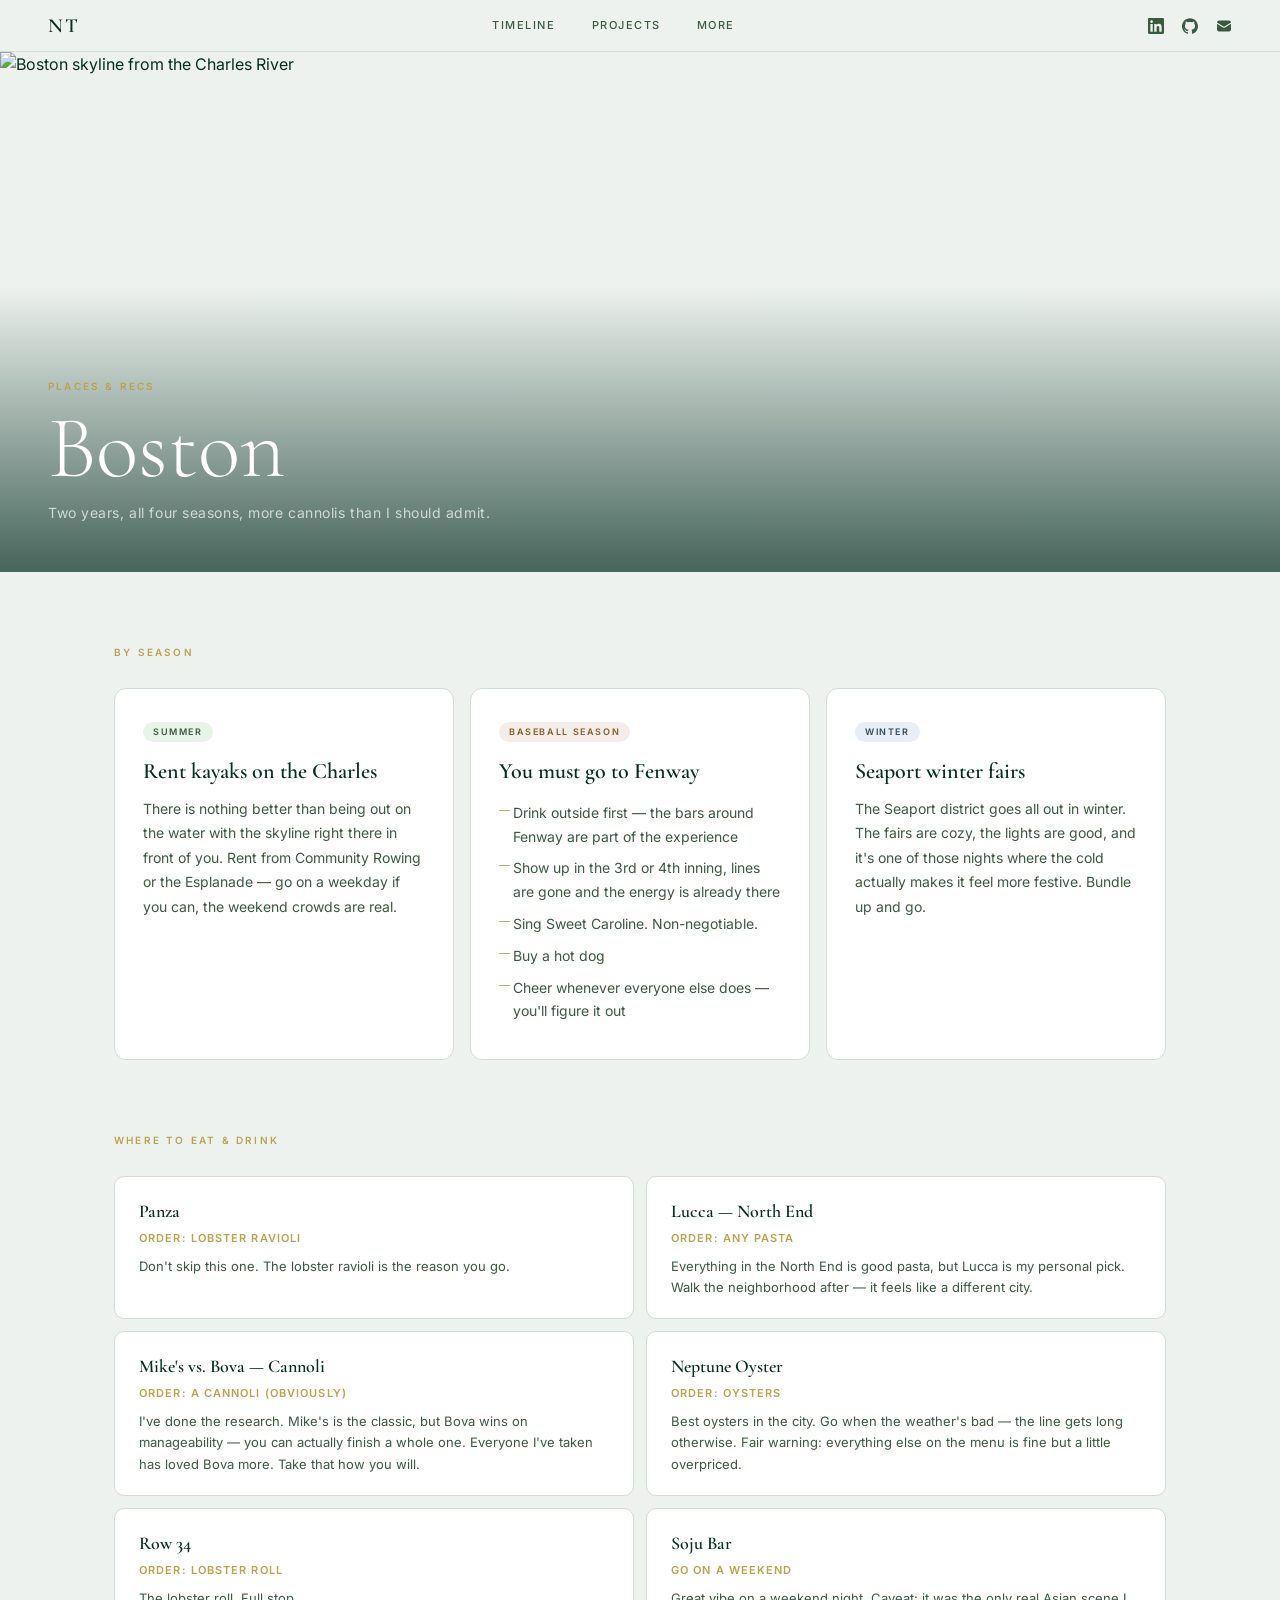
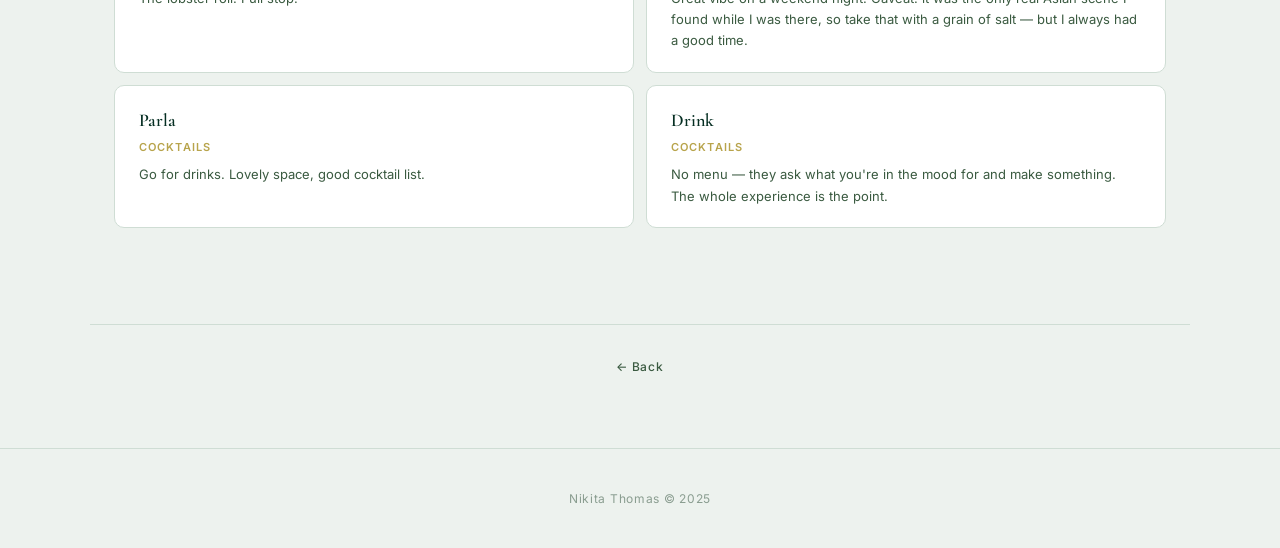
==== boston.html @ 7fcb9f69 "Add Boston places & recs page with seasonal guide and food recs" ====
<!DOCTYPE html>
<html lang="en-US">

<head>
  <meta charset="UTF-8">
  <meta name="viewport" content="width=device-width, initial-scale=1.0">
  <title>Boston — Nikita Thomas</title>
  <link rel="preconnect" href="https://fonts.googleapis.com">
  <link rel="preconnect" href="https://fonts.gstatic.com" crossorigin>
  <link href="https://fonts.googleapis.com/css2?family=Cormorant+Garamond:ital,wght@0,300;0,400;0,600;1,300;1,400&family=Inter:wght@300;400;500;600&display=swap" rel="stylesheet">
  <link rel="icon" type="image/svg+xml" href="assets/images/favicon.svg">
  <link rel="stylesheet" href="assets/css/style.css">
  <style>
    .city-hero {
      position: relative;
      height: 520px;
      overflow: hidden;
    }

    .city-hero img {
      width: 100%;
      height: 100%;
      object-fit: cover;
      object-position: center 40%;
      display: block;
    }

    .city-hero-overlay {
      position: absolute;
      inset: 0;
      background: linear-gradient(to top, rgba(5, 46, 34, 0.72) 0%, transparent 55%);
      display: flex;
      flex-direction: column;
      justify-content: flex-end;
      padding: 48px;
    }

    .city-eyebrow {
      font-size: 10px;
      font-weight: 600;
      letter-spacing: 0.22em;
      text-transform: uppercase;
      color: var(--gold);
      margin-bottom: 10px;
    }

    .city-title {
      font-family: 'Cormorant Garamond', serif;
      font-size: clamp(52px, 8vw, 88px);
      font-weight: 300;
      color: #fff;
      line-height: 1;
      margin-bottom: 10px;
    }

    .city-subtitle {
      font-size: 14px;
      color: rgba(255,255,255,0.7);
      letter-spacing: 0.04em;
    }

    .city-body {
      max-width: 1100px;
      margin: 0 auto;
      padding: 72px 24px 96px;
    }

    .city-section-label {
      font-size: 10px;
      font-weight: 600;
      letter-spacing: 0.22em;
      text-transform: uppercase;
      color: var(--gold);
      margin-bottom: 28px;
    }

    /* ── Seasons ── */
    .seasons-grid {
      display: grid;
      grid-template-columns: repeat(3, 1fr);
      gap: 16px;
      margin-bottom: 72px;
    }

    .season-card {
      background: var(--card-bg);
      border: 1px solid var(--border);
      border-radius: 12px;
      padding: 28px 28px 32px;
    }

    .season-tag {
      display: inline-block;
      font-size: 9px;
      font-weight: 600;
      letter-spacing: 0.18em;
      text-transform: uppercase;
      padding: 3px 10px;
      border-radius: 20px;
      margin-bottom: 16px;
    }

    .season-tag--summer  { background: #e8f4e8; color: #3A5A40; }
    .season-tag--fall    { background: #f4ede8; color: #8B5A2B; }
    .season-tag--winter  { background: #e8eef4; color: #2B4A6B; }

    .season-card h3 {
      font-family: 'Cormorant Garamond', serif;
      font-size: 22px;
      font-weight: 600;
      color: var(--green-deep);
      margin-bottom: 12px;
      line-height: 1.2;
    }

    .season-card p {
      font-size: 14px;
      color: var(--text-mid);
      line-height: 1.75;
    }

    .season-card ul {
      list-style: none;
      padding: 0;
      margin: 0;
    }

    .season-card ul li {
      font-size: 14px;
      color: var(--text-mid);
      line-height: 1.7;
      padding: 4px 0;
      padding-left: 14px;
      position: relative;
    }

    .season-card ul li::before {
      content: '—';
      position: absolute;
      left: 0;
      color: var(--gold);
      font-size: 11px;
    }

    /* ── Food ── */
    .food-grid {
      display: grid;
      grid-template-columns: 1fr 1fr;
      gap: 12px;
    }

    .food-item {
      background: var(--card-bg);
      border: 1px solid var(--border);
      border-radius: 10px;
      padding: 20px 24px;
    }

    .food-item-name {
      font-family: 'Cormorant Garamond', serif;
      font-size: 18px;
      font-weight: 600;
      color: var(--green-deep);
      margin-bottom: 4px;
    }

    .food-item-order {
      font-size: 11px;
      font-weight: 600;
      letter-spacing: 0.1em;
      text-transform: uppercase;
      color: var(--gold);
      margin-bottom: 8px;
    }

    .food-item-note {
      font-size: 13px;
      color: var(--text-mid);
      line-height: 1.65;
    }

    .city-divider {
      max-width: 1100px;
      margin: 0 auto;
      padding: 0 24px;
      border: none;
      border-top: 1px solid var(--border);
    }

    .city-back {
      display: block;
      width: fit-content;
      margin: 0 auto;
      padding: 32px 24px 72px;
      font-size: 12px;
      font-weight: 500;
      letter-spacing: 0.08em;
      color: var(--text-mid);
      text-decoration: none;
    }

    .city-back:hover {
      color: var(--gold);
    }

    @media (max-width: 640px) {
      .city-hero { height: 380px; }
      .city-hero-overlay { padding: 28px 24px; }
      .seasons-grid { grid-template-columns: 1fr; }
      .food-grid { grid-template-columns: 1fr; }
    }
  </style>
</head>

<body>

  <nav class="nav">
    <a href="index.html" class="nav-name">NT</a>
    <div class="nav-links">
      <a href="index.html#timeline">Timeline</a>
      <a href="index.html#projects">Projects</a>
      <a href="index.html#more">More</a>
    </div>
    <div class="nav-icons">
      <a href="https://www.linkedin.com/in/nikitamaryannthomas/" target="_blank" class="nav-icon" aria-label="LinkedIn">
        <svg viewBox="0 0 24 24" xmlns="http://www.w3.org/2000/svg"><path d="M20.447 20.452h-3.554v-5.569c0-1.328-.027-3.037-1.852-3.037-1.853 0-2.136 1.445-2.136 2.939v5.667H9.351V9h3.414v1.561h.046c.477-.9 1.637-1.85 3.37-1.85 3.601 0 4.267 2.37 4.267 5.455v6.286zM5.337 7.433c-1.144 0-2.063-.926-2.063-2.065 0-1.138.92-2.063 2.063-2.063 1.14 0 2.064.925 2.064 2.063 0 1.139-.925 2.065-2.064 2.065zm1.782 13.019H3.555V9h3.564v11.452zM22.225 0H1.771C.792 0 0 .774 0 1.729v20.542C0 23.227.792 24 1.771 24h20.451C23.2 24 24 23.227 24 22.271V1.729C24 .774 23.2 0 22.222 0h.003z"/></svg>
      </a>
      <a href="https://github.com/Nikitaaa95" target="_blank" class="nav-icon" aria-label="GitHub">
        <svg viewBox="0 0 24 24" xmlns="http://www.w3.org/2000/svg"><path d="M12 .297c-6.63 0-12 5.373-12 12 0 5.303 3.438 9.8 8.205 11.385.6.113.82-.258.82-.577 0-.285-.01-1.04-.015-2.04-3.338.724-4.042-1.61-4.042-1.61C4.422 18.07 3.633 17.7 3.633 17.7c-1.087-.744.084-.729.084-.729 1.205.084 1.838 1.236 1.838 1.236 1.07 1.835 2.809 1.305 3.495.998.108-.776.417-1.305.76-1.605-2.665-.3-5.466-1.332-5.466-5.93 0-1.31.465-2.38 1.235-3.22-.135-.303-.54-1.523.105-3.176 0 0 1.005-.322 3.3 1.23.96-.267 1.98-.399 3-.405 1.02.006 2.04.138 3 .405 2.28-1.552 3.285-1.23 3.285-1.23.645 1.653.24 2.873.12 3.176.765.84 1.23 1.91 1.23 3.22 0 4.61-2.805 5.625-5.475 5.92.42.36.81 1.096.81 2.22 0 1.606-.015 2.896-.015 3.286 0 .315.21.69.825.57C20.565 22.092 24 17.592 24 12.297c0-6.627-5.373-12-12-12"/></svg>
      </a>
      <a href="mailto:nikita_thomas@berkeley.edu" class="nav-icon" aria-label="Email">
        <svg viewBox="0 0 24 24" xmlns="http://www.w3.org/2000/svg"><path d="M1.5 8.67v8.58a3 3 0 003 3h15a3 3 0 003-3V8.67l-8.928 5.493a3 3 0 01-3.144 0L1.5 8.67z"/><path d="M22.5 6.908V6.75a3 3 0 00-3-3h-15a3 3 0 00-3 3v.158l9.714 5.978a1.5 1.5 0 001.572 0L22.5 6.908z"/></svg>
      </a>
    </div>
  </nav>

  <div class="city-hero">
    <img src="assets/images/boston-charles.jpg" alt="Boston skyline from the Charles River">
    <div class="city-hero-overlay">
      <p class="city-eyebrow">Places &amp; Recs</p>
      <h1 class="city-title">Boston</h1>
      <p class="city-subtitle">Two years, all four seasons, more cannolis than I should admit.</p>
    </div>
  </div>

  <div class="city-body">

    <p class="city-section-label">By Season</p>
    <div class="seasons-grid">

      <div class="season-card">
        <span class="season-tag season-tag--summer">Summer</span>
        <h3>Rent kayaks on the Charles</h3>
        <p>There is nothing better than being out on the water with the skyline right there in front of you. Rent from Community Rowing or the Esplanade — go on a weekday if you can, the weekend crowds are real.</p>
      </div>

      <div class="season-card">
        <span class="season-tag season-tag--fall">Baseball Season</span>
        <h3>You must go to Fenway</h3>
        <ul>
          <li>Drink outside first — the bars around Fenway are part of the experience</li>
          <li>Show up in the 3rd or 4th inning, lines are gone and the energy is already there</li>
          <li>Sing Sweet Caroline. Non-negotiable.</li>
          <li>Buy a hot dog</li>
          <li>Cheer whenever everyone else does — you'll figure it out</li>
        </ul>
      </div>

      <div class="season-card">
        <span class="season-tag season-tag--winter">Winter</span>
        <h3>Seaport winter fairs</h3>
        <p>The Seaport district goes all out in winter. The fairs are cozy, the lights are good, and it's one of those nights where the cold actually makes it feel more festive. Bundle up and go.</p>
      </div>

    </div>

    <p class="city-section-label">Where to Eat &amp; Drink</p>
    <div class="food-grid">

      <div class="food-item">
        <p class="food-item-name">Panza</p>
        <p class="food-item-order">Order: Lobster Ravioli</p>
        <p class="food-item-note">Don't skip this one. The lobster ravioli is the reason you go.</p>
      </div>

      <div class="food-item">
        <p class="food-item-name">Lucca — North End</p>
        <p class="food-item-order">Order: Any pasta</p>
        <p class="food-item-note">Everything in the North End is good pasta, but Lucca is my personal pick. Walk the neighborhood after — it feels like a different city.</p>
      </div>

      <div class="food-item">
        <p class="food-item-name">Mike's vs. Bova — Cannoli</p>
        <p class="food-item-order">Order: A cannoli (obviously)</p>
        <p class="food-item-note">I've done the research. Mike's is the classic, but Bova wins on manageability — you can actually finish a whole one. Everyone I've taken has loved Bova more. Take that how you will.</p>
      </div>

      <div class="food-item">
        <p class="food-item-name">Neptune Oyster</p>
        <p class="food-item-order">Order: Oysters</p>
        <p class="food-item-note">Best oysters in the city. Go when the weather's bad — the line gets long otherwise. Fair warning: everything else on the menu is fine but a little overpriced.</p>
      </div>

      <div class="food-item">
        <p class="food-item-name">Row 34</p>
        <p class="food-item-order">Order: Lobster Roll</p>
        <p class="food-item-note">The lobster roll. Full stop.</p>
      </div>

      <div class="food-item">
        <p class="food-item-name">Soju Bar</p>
        <p class="food-item-order">Go on a weekend</p>
        <p class="food-item-note">Great vibe on a weekend night. Caveat: it was the only real Asian scene I found while I was there, so take that with a grain of salt — but I always had a good time.</p>
      </div>

      <div class="food-item">
        <p class="food-item-name">Parla</p>
        <p class="food-item-order">Cocktails</p>
        <p class="food-item-note">Go for drinks. Lovely space, good cocktail list.</p>
      </div>

      <div class="food-item">
        <p class="food-item-name">Drink</p>
        <p class="food-item-order">Cocktails</p>
        <p class="food-item-note">No menu — they ask what you're in the mood for and make something. The whole experience is the point.</p>
      </div>

    </div>

  </div>

  <hr class="city-divider">
  <a href="index.html#more" class="city-back">← Back</a>

  <footer class="footer">
    <p>Nikita Thomas &copy; 2025</p>
  </footer>

</body>
</html>
---- assets/css/style.css ----
:root {
  --bg: #edf2ee;
  --card-bg: #ffffff;
  --green-deep: #052E22;
  --green-dark: #0B3D2E;
  --green-mid: #3A5A40;
  --gold: #B8A44C;
  --navy: #0F172A;
  --text-dark: #052E22;
  --text-mid: #3A5A40;
  --text-light: #8a9d90;
  --border: #cfddd4;
  --tag-bg: #e4ede7;
  --tag-text: #0B3D2E;
}

* {
  box-sizing: border-box;
  margin: 0;
  padding: 0;
}

html {
  scroll-behavior: smooth;
}

body {
  background-color: var(--bg);
  font-family: 'Inter', sans-serif;
  color: var(--text-dark);
  line-height: 1.6;
}

/* ── Nav ── */
.nav {
  position: sticky;
  top: 0;
  z-index: 100;
  display: flex;
  justify-content: space-between;
  align-items: center;
  padding: 0 48px;
  height: 52px;
  background: var(--bg);
  border-bottom: 1px solid var(--border);
}

.nav-name {
  font-family: 'Cormorant Garamond', serif;
  font-size: 20px;
  font-weight: 600;
  letter-spacing: 0.08em;
  color: var(--green-deep);
  text-decoration: none;
}

.nav-links {
  display: flex;
  gap: 36px;
}

.nav-links a {
  text-decoration: none;
  font-size: 11px;
  font-weight: 500;
  letter-spacing: 0.14em;
  text-transform: uppercase;
  color: var(--text-mid);
  transition: color 0.2s;
}

.nav-links a:hover {
  color: var(--gold);
}

.nav-icons {
  display: flex;
  align-items: center;
  gap: 18px;
}

.nav-icon {
  display: flex;
  align-items: center;
  color: var(--text-mid);
  transition: color 0.2s;
}

.nav-icon:hover {
  color: var(--gold);
}

.nav-icon svg {
  width: 16px;
  height: 16px;
  fill: currentColor;
}

/* ── Hero ── */
.hero {
  min-height: calc(100vh - 52px);
  display: flex;
  flex-direction: column;
  align-items: center;
  justify-content: center;
  gap: 18px;
  text-align: center;
  padding: 60px 24px;
  position: relative;
  overflow: hidden;
}

.hero-content {
  position: relative;
  z-index: 1;
  display: flex;
  flex-direction: column;
  align-items: center;
  gap: 18px;
}

.hero-name-row {
  display: flex;
  align-items: stretch;
  width: 100%;
  height: 260px;
}

.hero-first-name,
.hero-last-name {
  flex: 1;
  font-family: 'Cormorant Garamond', serif;
  font-size: 12vw;
  font-weight: 300;
  color: var(--green-deep);
  opacity: 0.1;
  user-select: none;
  white-space: nowrap;
  overflow: hidden;
  display: flex;
}

.hero-first-name {
  justify-content: flex-end;
  align-items: flex-start;
  padding-top: 16px;
  padding-right: 10px;
}

.hero-last-name {
  justify-content: flex-start;
  align-items: flex-end;
  padding-bottom: 16px;
  padding-left: 10px;
  padding-right: 5vw;
}

.hero-photo {
  width: 200px;
  height: 260px;
  border-radius: 140px;
  object-fit: cover;
  object-position: center 10%;
}

.hero-title {
  font-size: 11px;
  font-weight: 500;
  letter-spacing: 0.2em;
  text-transform: uppercase;
  color: var(--text-mid);
}

.hero-summary {
  font-size: 15px;
  color: var(--text-mid);
  max-width: 480px;
  line-height: 1.75;
  text-align: center;
}

.hero-value {
  font-size: 13px;
  font-weight: 500;
  color: var(--text-mid);
  letter-spacing: 0.04em;
  opacity: 0;
  animation: fadeUp 0.8s ease forwards;
  animation-delay: 0.4s;
}

.value-label {
  color: var(--green-mid);
}

.typewriter::after {
  content: '|';
  color: var(--gold);
  animation: blink 0.6s step-end infinite;
}

.typewriter.done::after {
  display: none;
}

@keyframes blink {
  0%, 100% { opacity: 1; }
  50% { opacity: 0; }
}

@keyframes fadeUp {
  from { opacity: 0; transform: translateY(8px); }
  to   { opacity: 1; transform: translateY(0); }
}

.scroll-down {
  margin-top: 20px;
  font-size: 18px;
  color: var(--text-light);
  text-decoration: none;
  display: inline-block;
  animation: bounce 2.4s ease-in-out infinite;
}

@keyframes bounce {
  0%, 100% { transform: translateY(0); }
  50% { transform: translateY(7px); }
}

/* ── Sections ── */
.section {
  max-width: 1100px;
  margin: 0 auto;
  padding: 88px 24px;
  border-top: 1px solid var(--border);
}

.section-label {
  font-size: 10px;
  font-weight: 600;
  letter-spacing: 0.22em;
  text-transform: uppercase;
  color: var(--gold);
  margin-bottom: 44px;
}

/* ── Standout Highlights ── */
.standout-highlights {
  display: grid;
  grid-template-columns: repeat(4, 1fr);
  gap: 12px;
  margin-bottom: 56px;
}

.standout-highlight-card {
  position: relative;
  display: flex;
  flex-direction: column;
  align-items: center;
  text-align: center;
  padding: 20px 12px 18px;
  border-radius: 12px;
  border: 1px solid var(--border);
  background: var(--card-bg);
  cursor: default;
}

.standout-icon-wrap {
  width: 48px;
  height: 48px;
  border-radius: 50%;
  display: flex;
  align-items: center;
  justify-content: center;
  background: var(--tag-bg);
  color: var(--green-mid);
  margin-bottom: 10px;
  transition: box-shadow 0.25s ease, background 0.25s ease, color 0.25s ease;
}

.standout-icon-wrap svg {
  width: 20px;
  height: 20px;
}

.standout-highlight-title {
  font-size: 11px;
  font-weight: 600;
  letter-spacing: 0.03em;
  color: var(--green-deep);
  line-height: 1.4;
}

.standout-highlight-detail {
  position: absolute;
  top: calc(100% + 10px);
  left: 50%;
  transform: translateX(-50%);
  width: 230px;
  padding: 14px 16px;
  background: var(--card-bg);
  border: 1px solid var(--gold);
  border-radius: 10px;
  box-shadow: 0 8px 24px rgba(0, 0, 0, 0.08);
  z-index: 20;
  opacity: 0;
  pointer-events: none;
  transition: opacity 0.2s ease;
}

.standout-highlight-detail p {
  font-size: 12px;
  color: var(--text-mid);
  line-height: 1.6;
  text-align: left;
}

.standout-highlight-card:hover .standout-icon-wrap {
  background: rgba(184, 164, 76, 0.12);
  color: var(--gold);
  box-shadow: 0 0 0 4px rgba(184, 164, 76, 0.15), 0 0 18px rgba(184, 164, 76, 0.25);
}

.standout-highlight-card:hover .standout-highlight-detail {
  opacity: 1;
}

/* ── Timeline ── */
.timeline {
  position: relative;
  padding-left: 28px;
  max-width: 680px;
  margin: 0 auto;
}

.timeline::before {
  content: '';
  position: absolute;
  left: 0;
  top: 0;
  bottom: 0;
  width: 1.5px;
  background: linear-gradient(to bottom, var(--green-dark), var(--green-mid), var(--navy));
}

.timeline-item {
  position: relative;
  margin-bottom: 52px;
}

.timeline-item:last-child {
  margin-bottom: 0;
}

.timeline-item::before {
  content: '';
  position: absolute;
  left: -35px;
  top: 7px;
  width: 9px;
  height: 9px;
  border-radius: 50%;
  background: var(--green-dark);
  border: 2px solid var(--bg);
  box-shadow: 0 0 0 1.5px var(--green-dark);
}

.timeline-item.current::before {
  background: var(--navy);
  box-shadow: 0 0 0 1.5px var(--navy);
}

.tl-year {
  display: block;
  font-size: 11px;
  font-weight: 500;
  letter-spacing: 0.12em;
  color: var(--text-light);
  margin-bottom: 6px;
}

.timeline-item.current .tl-year {
  color: var(--navy);
  font-weight: 600;
}

.tl-company {
  font-size: 10px;
  font-weight: 600;
  letter-spacing: 0.16em;
  text-transform: uppercase;
  color: var(--text-mid);
  margin-bottom: 5px;
}

.tl-role {
  font-family: 'Cormorant Garamond', serif;
  font-size: 24px;
  font-weight: 600;
  line-height: 1.2;
  margin-bottom: 10px;
  color: var(--green-deep);
}

.tl-desc {
  font-size: 15px;
  color: var(--text-mid);
  line-height: 1.7;
  margin-bottom: 14px;
  max-width: 540px;
}

.tl-tags {
  display: flex;
  flex-wrap: wrap;
  gap: 6px;
}

.tag {
  background: var(--tag-bg);
  color: var(--tag-text);
  font-size: 10px;
  font-weight: 500;
  letter-spacing: 0.06em;
  padding: 3px 10px;
  border-radius: 20px;
}

.tag--accent {
  background: var(--navy);
  color: var(--gold);
}

/* ── Connect ── */
.connect-grid {
  display: grid;
  grid-template-columns: repeat(3, 1fr);
  gap: 16px;
}

.connect-card {
  display: flex;
  flex-direction: column;
  gap: 3px;
  padding: 28px 32px;
  background: var(--card-bg);
  border: 1px solid var(--border);
  border-radius: 12px;
  text-decoration: none;
  color: var(--text-dark);
  transition: border-color 0.2s, transform 0.2s;
}

.connect-card:hover {
  border-color: var(--gold);
  transform: translateY(-2px);
}

.connect-icon {
  display: block;
  width: 28px;
  height: 28px;
  margin-bottom: 12px;
  color: var(--green-mid);
}

.connect-icon svg {
  width: 100%;
  height: 100%;
  fill: currentColor;
}

.connect-name {
  font-size: 15px;
  font-weight: 600;
  color: var(--green-deep);
}

.connect-handle {
  font-size: 13px;
  color: var(--text-mid);
}

/* ── Projects ── */
.projects-grid {
  display: flex;
  gap: 16px;
  overflow-x: auto;
  scroll-snap-type: x mandatory;
  -webkit-overflow-scrolling: touch;
  padding-bottom: 12px;
}

.projects-grid::-webkit-scrollbar {
  height: 4px;
}

.projects-grid::-webkit-scrollbar-track {
  background: var(--border);
  border-radius: 2px;
}

.projects-grid::-webkit-scrollbar-thumb {
  background: var(--green-mid);
  border-radius: 2px;
}

.project-card {
  flex: 0 0 46%;
  scroll-snap-align: start;
  text-decoration: none;
  color: var(--text-dark);
  border-radius: 12px;
  overflow: hidden;
  background: var(--card-bg);
  border: 1px solid var(--border);
  transition: transform 0.2s, border-color 0.2s;
}

.project-card:hover {
  transform: translateY(-2px);
  border-color: var(--gold);
}

.project-card img {
  width: 100%;
  height: 200px;
  object-fit: cover;
  object-position: center;
  display: block;
}

.project-card img[alt="Anna — A Personal Recipe Manager"] {
  object-fit: contain;
  background: #faf5f2;
  padding: 24px;
}

.project-info {
  padding: 24px 32px 32px;
}

.project-info h3 {
  font-family: 'Cormorant Garamond', serif;
  font-size: 20px;
  font-weight: 600;
  margin-bottom: 5px;
  color: var(--green-deep);
}

.project-info p {
  font-size: 13px;
  color: var(--text-mid);
  line-height: 1.55;
  margin-bottom: 16px;
}

.project-link {
  font-size: 12px;
  font-weight: 500;
  letter-spacing: 0.06em;
  color: var(--gold);
}

/* ── Bento ── */
.bento-grid {
  display: grid;
  grid-template-columns: 1fr 1fr;
  gap: 16px;
}

.bento-card {
  padding: 32px;
  border-radius: 12px;
  border: 1px solid var(--border);
  background: var(--card-bg);
  min-height: 180px;
}

.bento-card h3 {
  font-family: 'Cormorant Garamond', serif;
  font-size: 22px;
  font-weight: 600;
  margin-bottom: 8px;
  color: var(--green-deep);
}

.bento-card p {
  font-size: 13px;
  color: var(--text-light);
}

.bento-card--books {
  text-decoration: none;
  color: var(--text-dark);
  background: #fefcf3;
  transition: border-color 0.2s, transform 0.2s;
  display: flex;
  flex-direction: column;
}

.bento-card--books:hover {
  border-color: var(--gold);
  transform: translateY(-2px);
}

.bento-spines {
  display: flex;
  gap: 4px;
  align-items: flex-end;
  margin-bottom: 20px;
}

.spine {
  width: 10px;
  border-radius: 2px 2px 0 0;
  opacity: 0.85;
}

.spine:nth-child(1)  { height: 44px; }
.spine:nth-child(2)  { height: 52px; }
.spine:nth-child(3)  { height: 38px; }
.spine:nth-child(4)  { height: 56px; }
.spine:nth-child(5)  { height: 48px; }
.spine:nth-child(6)  { height: 60px; }
.spine:nth-child(7)  { height: 42px; }
.spine:nth-child(8)  { height: 50px; }
.spine:nth-child(9)  { height: 36px; }
.spine:nth-child(10) { height: 54px; }

.bento-link {
  margin-top: auto;
  padding-top: 16px;
  font-size: 12px;
  font-weight: 500;
  letter-spacing: 0.06em;
  color: var(--gold);
}

.bento-card--places {
  background: #f4f7f9;
  text-decoration: none;
  color: var(--text-dark);
  display: flex;
  flex-direction: column;
  transition: border-color 0.2s, transform 0.2s;
}

.bento-card--places:hover {
  border-color: var(--gold);
  transform: translateY(-2px);
}

.bento-city-text {
  display: flex;
  align-items: baseline;
  margin-bottom: 20px;
  line-height: 1;
}

.city-initial {
  font-family: 'Cormorant Garamond', serif;
  font-weight: 600;
  color: var(--green-deep);
}

.city-initial:nth-child(1) {
  font-size: 52px;
  opacity: 0.15;
  margin-right: -10px;
  z-index: 1;
}

.city-initial:nth-child(2) {
  font-size: 62px;
  opacity: 0.22;
  margin-right: -14px;
  z-index: 2;
}

.city-initial:nth-child(3) {
  font-size: 56px;
  opacity: 0.32;
  z-index: 3;
}

/* ── Footer ── */
.footer {
  text-align: center;
  padding: 40px 24px;
  border-top: 1px solid var(--border);
  font-size: 12px;
  letter-spacing: 0.06em;
  color: var(--text-light);
}

/* ── Responsive ── */
@media screen and (max-width: 640px) {
  .nav {
    padding: 0 20px;
  }

  .nav-links {
    gap: 20px;
  }

  .hero-name {
    font-size: 46px;
  }

  .hero-photo {
    width: 160px;
    height: 210px;
  }

  .connect-grid,
  .projects-grid,
  .bento-grid {
    grid-template-columns: 1fr;
  }

  .timeline {
    padding-left: 20px;
  }

  .timeline-item::before {
    left: -27px;
  }

  .standout-highlights {
    grid-template-columns: repeat(2, 1fr);
  }

  .standout-highlight-detail {
    position: static;
    transform: none;
    width: 100%;
    opacity: 1;
    pointer-events: auto;
    border: none;
    box-shadow: none;
    padding: 8px 0 0;
    background: transparent;
  }

  .standout-highlight-card {
    align-items: flex-start;
    text-align: left;
  }
}
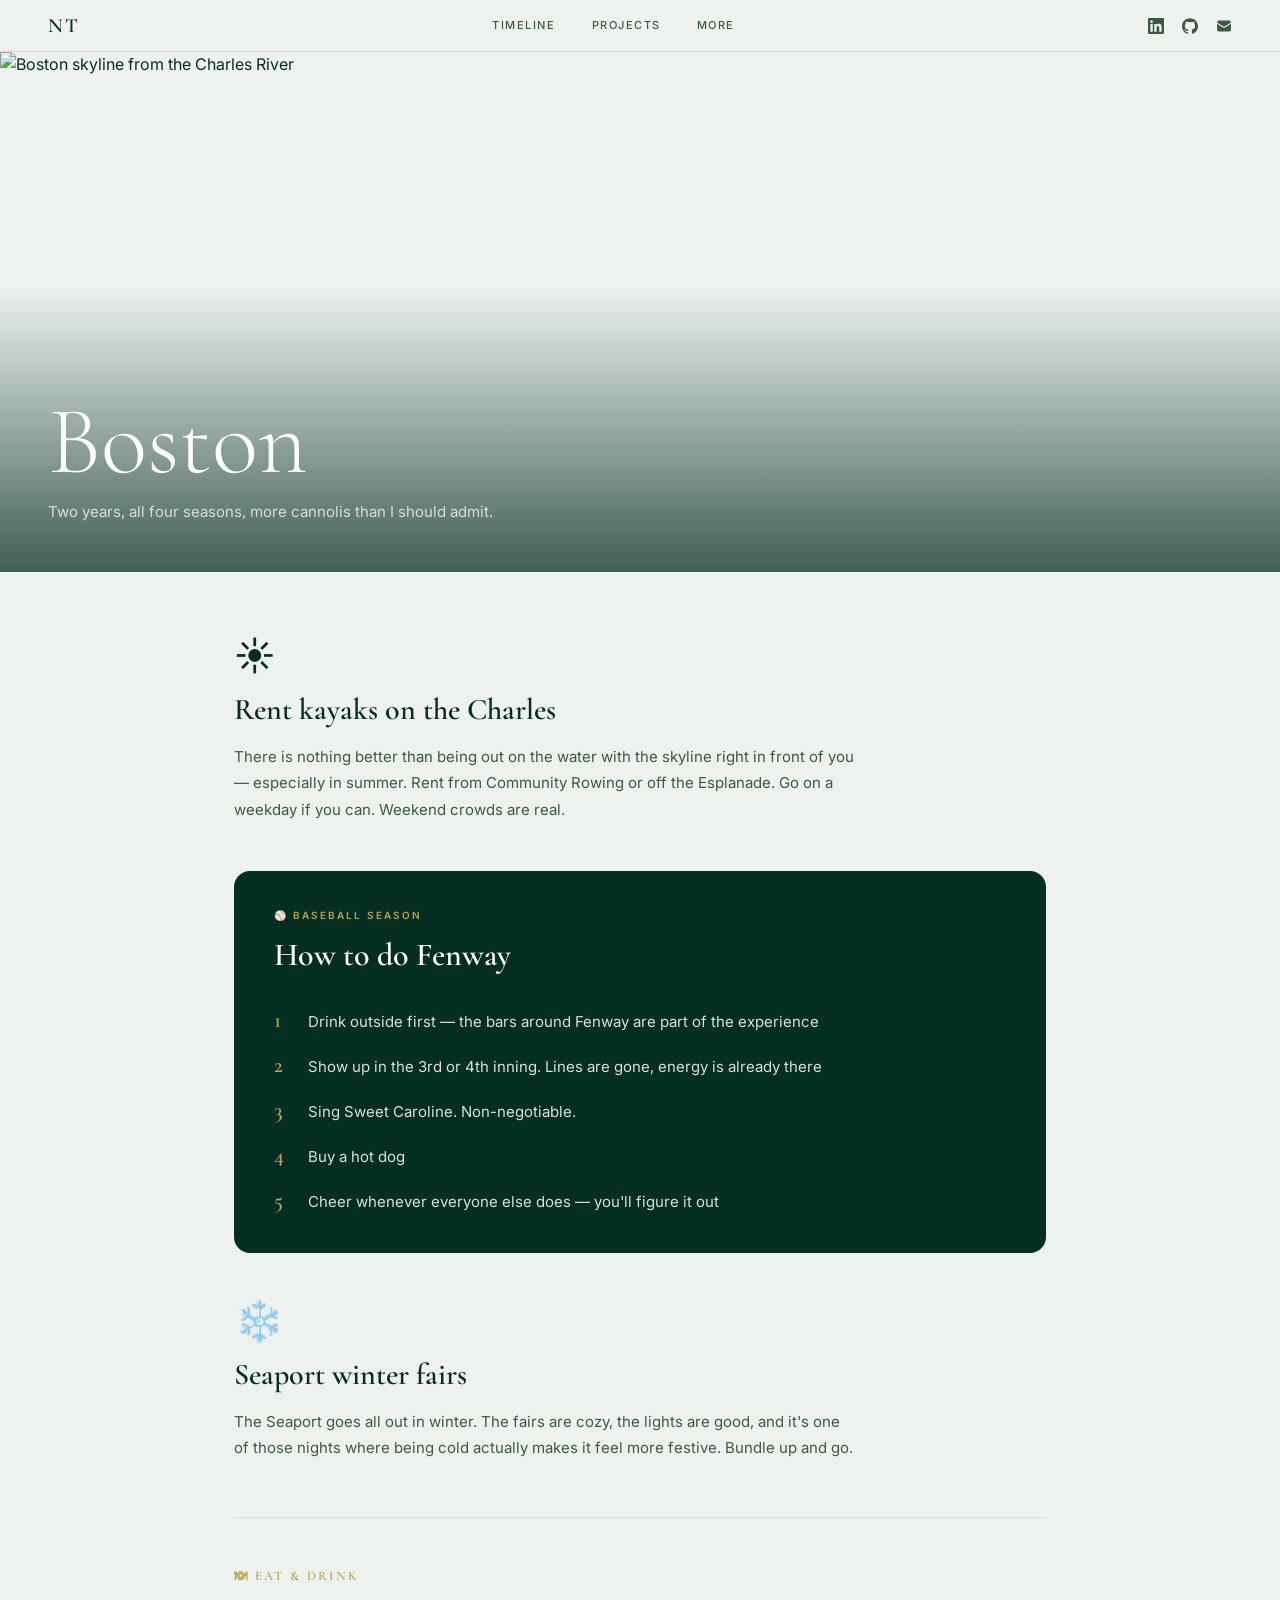
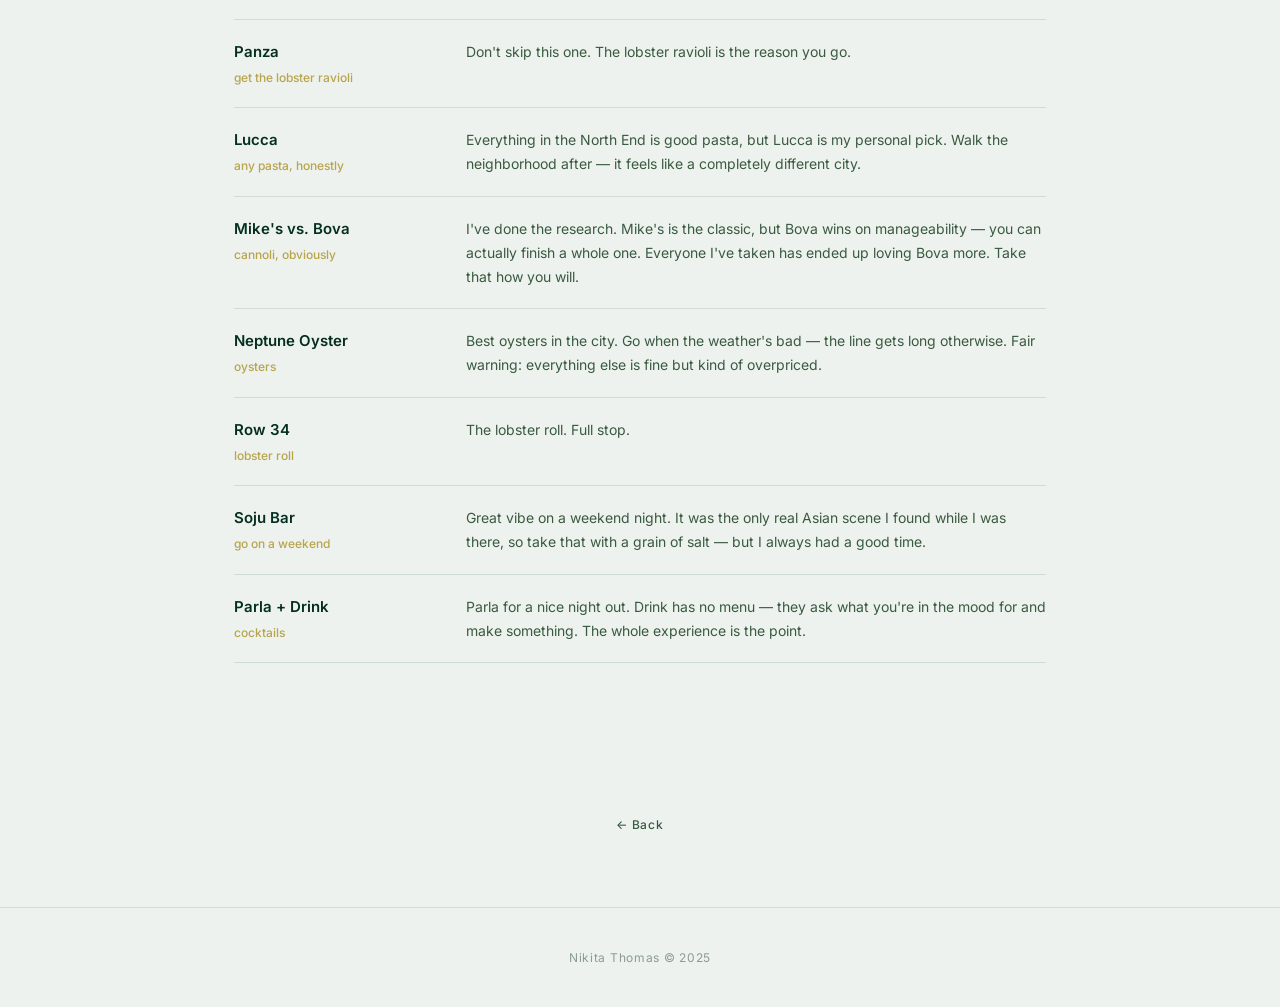
==== commit 740f03fb: "Redesign Boston page: playful layout with Fenway card, emoji sections, casual food list" ====
--- a/boston.html
+++ b/boston.html
@@ -11,6 +11,8 @@
   <link rel="icon" type="image/svg+xml" href="assets/images/favicon.svg">
   <link rel="stylesheet" href="assets/css/style.css">
   <style>
+
+    /* ── Hero ── */
     .city-hero {
       position: relative;
       height: 520px;
@@ -28,25 +30,16 @@
     .city-hero-overlay {
       position: absolute;
       inset: 0;
-      background: linear-gradient(to top, rgba(5, 46, 34, 0.72) 0%, transparent 55%);
+      background: linear-gradient(to top, rgba(5, 46, 34, 0.75) 0%, transparent 55%);
       display: flex;
       flex-direction: column;
       justify-content: flex-end;
       padding: 48px;
     }
 
-    .city-eyebrow {
-      font-size: 10px;
-      font-weight: 600;
-      letter-spacing: 0.22em;
-      text-transform: uppercase;
-      color: var(--gold);
-      margin-bottom: 10px;
-    }
-
     .city-title {
       font-family: 'Cormorant Garamond', serif;
-      font-size: clamp(52px, 8vw, 88px);
+      font-size: clamp(56px, 9vw, 96px);
       font-weight: 300;
       color: #fff;
       line-height: 1;
@@ -54,144 +47,162 @@
     }
 
     .city-subtitle {
-      font-size: 14px;
-      color: rgba(255,255,255,0.7);
-      letter-spacing: 0.04em;
-    }
-
+      font-size: 15px;
+      color: rgba(255,255,255,0.75);
+    }
+
+    /* ── Body ── */
     .city-body {
-      max-width: 1100px;
+      max-width: 860px;
       margin: 0 auto;
-      padding: 72px 24px 96px;
-    }
-
-    .city-section-label {
+      padding: 64px 24px 96px;
+    }
+
+    /* ── Season blocks ── */
+    .season-block {
+      margin-bottom: 48px;
+    }
+
+    .season-emoji {
+      font-size: 40px;
+      line-height: 1;
+      margin-bottom: 10px;
+      display: block;
+    }
+
+    .season-heading {
+      font-family: 'Cormorant Garamond', serif;
+      font-size: 30px;
+      font-weight: 600;
+      color: var(--green-deep);
+      margin-bottom: 10px;
+    }
+
+    .season-block p {
+      font-size: 15px;
+      color: var(--text-mid);
+      line-height: 1.75;
+      max-width: 620px;
+    }
+
+    /* ── Fenway card ── */
+    .fenway-card {
+      background: var(--green-deep);
+      border-radius: 16px;
+      padding: 36px 40px;
+      margin: 48px 0;
+    }
+
+    .fenway-label {
       font-size: 10px;
       font-weight: 600;
-      letter-spacing: 0.22em;
+      letter-spacing: 0.2em;
       text-transform: uppercase;
       color: var(--gold);
-      margin-bottom: 28px;
-    }
-
-    /* ── Seasons ── */
-    .seasons-grid {
-      display: grid;
-      grid-template-columns: repeat(3, 1fr);
-      gap: 16px;
-      margin-bottom: 72px;
-    }
-
-    .season-card {
-      background: var(--card-bg);
-      border: 1px solid var(--border);
-      border-radius: 12px;
-      padding: 28px 28px 32px;
-    }
-
-    .season-tag {
-      display: inline-block;
-      font-size: 9px;
-      font-weight: 600;
-      letter-spacing: 0.18em;
-      text-transform: uppercase;
-      padding: 3px 10px;
-      border-radius: 20px;
-      margin-bottom: 16px;
-    }
-
-    .season-tag--summer  { background: #e8f4e8; color: #3A5A40; }
-    .season-tag--fall    { background: #f4ede8; color: #8B5A2B; }
-    .season-tag--winter  { background: #e8eef4; color: #2B4A6B; }
-
-    .season-card h3 {
-      font-family: 'Cormorant Garamond', serif;
-      font-size: 22px;
-      font-weight: 600;
-      color: var(--green-deep);
-      margin-bottom: 12px;
-      line-height: 1.2;
-    }
-
-    .season-card p {
-      font-size: 14px;
-      color: var(--text-mid);
-      line-height: 1.75;
-    }
-
-    .season-card ul {
+      margin-bottom: 6px;
+    }
+
+    .fenway-title {
+      font-family: 'Cormorant Garamond', serif;
+      font-size: 32px;
+      font-weight: 600;
+      color: #fff;
+      margin-bottom: 24px;
+    }
+
+    .fenway-steps {
       list-style: none;
       padding: 0;
       margin: 0;
-    }
-
-    .season-card ul li {
+      display: flex;
+      flex-direction: column;
+      gap: 12px;
+    }
+
+    .fenway-steps li {
+      display: flex;
+      align-items: baseline;
+      gap: 14px;
+      font-size: 15px;
+      color: rgba(255,255,255,0.85);
+      line-height: 1.5;
+    }
+
+    .fenway-steps li .step-num {
+      font-family: 'Cormorant Garamond', serif;
+      font-size: 22px;
+      font-weight: 600;
+      color: var(--gold);
+      flex-shrink: 0;
+      width: 20px;
+    }
+
+    /* ── Divider ── */
+    .section-divider {
+      border: none;
+      border-top: 1px solid var(--border);
+      margin: 56px 0 48px;
+    }
+
+    .section-heading {
+      font-family: 'Cormorant Garamond', serif;
+      font-size: 13px;
+      font-weight: 600;
+      letter-spacing: 0.18em;
+      text-transform: uppercase;
+      color: var(--gold);
+      margin-bottom: 32px;
+    }
+
+    /* ── Food list ── */
+    .food-list {
+      display: flex;
+      flex-direction: column;
+      gap: 0;
+    }
+
+    .food-entry {
+      display: grid;
+      grid-template-columns: 200px 1fr;
+      gap: 16px 32px;
+      padding: 20px 0;
+      border-bottom: 1px solid var(--border);
+      align-items: start;
+    }
+
+    .food-entry:first-child {
+      border-top: 1px solid var(--border);
+    }
+
+    .food-left {
+      display: flex;
+      flex-direction: column;
+      gap: 4px;
+    }
+
+    .food-name {
+      font-size: 15px;
+      font-weight: 600;
+      color: var(--green-deep);
+    }
+
+    .food-order {
+      font-size: 12px;
+      color: var(--gold);
+      font-weight: 500;
+    }
+
+    .food-note {
       font-size: 14px;
       color: var(--text-mid);
       line-height: 1.7;
-      padding: 4px 0;
-      padding-left: 14px;
-      position: relative;
-    }
-
-    .season-card ul li::before {
-      content: '—';
-      position: absolute;
-      left: 0;
-      color: var(--gold);
-      font-size: 11px;
-    }
-
-    /* ── Food ── */
-    .food-grid {
-      display: grid;
-      grid-template-columns: 1fr 1fr;
-      gap: 12px;
-    }
-
-    .food-item {
-      background: var(--card-bg);
-      border: 1px solid var(--border);
-      border-radius: 10px;
-      padding: 20px 24px;
-    }
-
-    .food-item-name {
-      font-family: 'Cormorant Garamond', serif;
-      font-size: 18px;
-      font-weight: 600;
-      color: var(--green-deep);
-      margin-bottom: 4px;
-    }
-
-    .food-item-order {
-      font-size: 11px;
-      font-weight: 600;
-      letter-spacing: 0.1em;
-      text-transform: uppercase;
-      color: var(--gold);
-      margin-bottom: 8px;
-    }
-
-    .food-item-note {
-      font-size: 13px;
-      color: var(--text-mid);
-      line-height: 1.65;
-    }
-
-    .city-divider {
-      max-width: 1100px;
-      margin: 0 auto;
-      padding: 0 24px;
-      border: none;
-      border-top: 1px solid var(--border);
-    }
-
+    }
+
+    /* ── Back ── */
     .city-back {
       display: block;
       width: fit-content;
-      margin: 0 auto;
-      padding: 32px 24px 72px;
+      margin: 56px auto 72px;
       font-size: 12px;
       font-weight: 500;
       letter-spacing: 0.08em;
@@ -199,15 +210,13 @@
       text-decoration: none;
     }
 
-    .city-back:hover {
-      color: var(--gold);
-    }
+    .city-back:hover { color: var(--gold); }
 
     @media (max-width: 640px) {
-      .city-hero { height: 380px; }
-      .city-hero-overlay { padding: 28px 24px; }
-      .seasons-grid { grid-template-columns: 1fr; }
-      .food-grid { grid-template-columns: 1fr; }
+      .city-hero { height: 360px; }
+      .city-hero-overlay { padding: 28px 20px; }
+      .fenway-card { padding: 28px 24px; }
+      .food-entry { grid-template-columns: 1fr; gap: 6px; }
     }
   </style>
 </head>
@@ -237,7 +246,6 @@
   <div class="city-hero">
     <img src="assets/images/boston-charles.jpg" alt="Boston skyline from the Charles River">
     <div class="city-hero-overlay">
-      <p class="city-eyebrow">Places &amp; Recs</p>
       <h1 class="city-title">Boston</h1>
       <p class="city-subtitle">Two years, all four seasons, more cannolis than I should admit.</p>
     </div>
@@ -245,91 +253,98 @@
 
   <div class="city-body">
 
-    <p class="city-section-label">By Season</p>
-    <div class="seasons-grid">
-
-      <div class="season-card">
-        <span class="season-tag season-tag--summer">Summer</span>
-        <h3>Rent kayaks on the Charles</h3>
-        <p>There is nothing better than being out on the water with the skyline right there in front of you. Rent from Community Rowing or the Esplanade — go on a weekday if you can, the weekend crowds are real.</p>
-      </div>
-
-      <div class="season-card">
-        <span class="season-tag season-tag--fall">Baseball Season</span>
-        <h3>You must go to Fenway</h3>
-        <ul>
-          <li>Drink outside first — the bars around Fenway are part of the experience</li>
-          <li>Show up in the 3rd or 4th inning, lines are gone and the energy is already there</li>
-          <li>Sing Sweet Caroline. Non-negotiable.</li>
-          <li>Buy a hot dog</li>
-          <li>Cheer whenever everyone else does — you'll figure it out</li>
-        </ul>
-      </div>
-
-      <div class="season-card">
-        <span class="season-tag season-tag--winter">Winter</span>
-        <h3>Seaport winter fairs</h3>
-        <p>The Seaport district goes all out in winter. The fairs are cozy, the lights are good, and it's one of those nights where the cold actually makes it feel more festive. Bundle up and go.</p>
-      </div>
-
-    </div>
-
-    <p class="city-section-label">Where to Eat &amp; Drink</p>
-    <div class="food-grid">
-
-      <div class="food-item">
-        <p class="food-item-name">Panza</p>
-        <p class="food-item-order">Order: Lobster Ravioli</p>
-        <p class="food-item-note">Don't skip this one. The lobster ravioli is the reason you go.</p>
-      </div>
-
-      <div class="food-item">
-        <p class="food-item-name">Lucca — North End</p>
-        <p class="food-item-order">Order: Any pasta</p>
-        <p class="food-item-note">Everything in the North End is good pasta, but Lucca is my personal pick. Walk the neighborhood after — it feels like a different city.</p>
-      </div>
-
-      <div class="food-item">
-        <p class="food-item-name">Mike's vs. Bova — Cannoli</p>
-        <p class="food-item-order">Order: A cannoli (obviously)</p>
-        <p class="food-item-note">I've done the research. Mike's is the classic, but Bova wins on manageability — you can actually finish a whole one. Everyone I've taken has loved Bova more. Take that how you will.</p>
-      </div>
-
-      <div class="food-item">
-        <p class="food-item-name">Neptune Oyster</p>
-        <p class="food-item-order">Order: Oysters</p>
-        <p class="food-item-note">Best oysters in the city. Go when the weather's bad — the line gets long otherwise. Fair warning: everything else on the menu is fine but a little overpriced.</p>
-      </div>
-
-      <div class="food-item">
-        <p class="food-item-name">Row 34</p>
-        <p class="food-item-order">Order: Lobster Roll</p>
-        <p class="food-item-note">The lobster roll. Full stop.</p>
-      </div>
-
-      <div class="food-item">
-        <p class="food-item-name">Soju Bar</p>
-        <p class="food-item-order">Go on a weekend</p>
-        <p class="food-item-note">Great vibe on a weekend night. Caveat: it was the only real Asian scene I found while I was there, so take that with a grain of salt — but I always had a good time.</p>
-      </div>
-
-      <div class="food-item">
-        <p class="food-item-name">Parla</p>
-        <p class="food-item-order">Cocktails</p>
-        <p class="food-item-note">Go for drinks. Lovely space, good cocktail list.</p>
-      </div>
-
-      <div class="food-item">
-        <p class="food-item-name">Drink</p>
-        <p class="food-item-order">Cocktails</p>
-        <p class="food-item-note">No menu — they ask what you're in the mood for and make something. The whole experience is the point.</p>
+    <!-- Summer -->
+    <div class="season-block">
+      <span class="season-emoji">☀️</span>
+      <h2 class="season-heading">Rent kayaks on the Charles</h2>
+      <p>There is nothing better than being out on the water with the skyline right in front of you — especially in summer. Rent from Community Rowing or off the Esplanade. Go on a weekday if you can. Weekend crowds are real.</p>
+    </div>
+
+    <!-- Fenway -->
+    <div class="fenway-card">
+      <p class="fenway-label">⚾ Baseball Season</p>
+      <h2 class="fenway-title">How to do Fenway</h2>
+      <ol class="fenway-steps">
+        <li><span class="step-num">1</span> Drink outside first — the bars around Fenway are part of the experience</li>
+        <li><span class="step-num">2</span> Show up in the 3rd or 4th inning. Lines are gone, energy is already there</li>
+        <li><span class="step-num">3</span> Sing Sweet Caroline. Non-negotiable.</li>
+        <li><span class="step-num">4</span> Buy a hot dog</li>
+        <li><span class="step-num">5</span> Cheer whenever everyone else does — you'll figure it out</li>
+      </ol>
+    </div>
+
+    <!-- Winter -->
+    <div class="season-block">
+      <span class="season-emoji">❄️</span>
+      <h2 class="season-heading">Seaport winter fairs</h2>
+      <p>The Seaport goes all out in winter. The fairs are cozy, the lights are good, and it's one of those nights where being cold actually makes it feel more festive. Bundle up and go.</p>
+    </div>
+
+    <hr class="section-divider">
+    <p class="section-heading">🍽 Eat & Drink</p>
+
+    <div class="food-list">
+
+      <div class="food-entry">
+        <div class="food-left">
+          <span class="food-name">Panza</span>
+          <span class="food-order">get the lobster ravioli</span>
+        </div>
+        <p class="food-note">Don't skip this one. The lobster ravioli is the reason you go.</p>
+      </div>
+
+      <div class="food-entry">
+        <div class="food-left">
+          <span class="food-name">Lucca</span>
+          <span class="food-order">any pasta, honestly</span>
+        </div>
+        <p class="food-note">Everything in the North End is good pasta, but Lucca is my personal pick. Walk the neighborhood after — it feels like a completely different city.</p>
+      </div>
+
+      <div class="food-entry">
+        <div class="food-left">
+          <span class="food-name">Mike's vs. Bova</span>
+          <span class="food-order">cannoli, obviously</span>
+        </div>
+        <p class="food-note">I've done the research. Mike's is the classic, but Bova wins on manageability — you can actually finish a whole one. Everyone I've taken has ended up loving Bova more. Take that how you will.</p>
+      </div>
+
+      <div class="food-entry">
+        <div class="food-left">
+          <span class="food-name">Neptune Oyster</span>
+          <span class="food-order">oysters</span>
+        </div>
+        <p class="food-note">Best oysters in the city. Go when the weather's bad — the line gets long otherwise. Fair warning: everything else is fine but kind of overpriced.</p>
+      </div>
+
+      <div class="food-entry">
+        <div class="food-left">
+          <span class="food-name">Row 34</span>
+          <span class="food-order">lobster roll</span>
+        </div>
+        <p class="food-note">The lobster roll. Full stop.</p>
+      </div>
+
+      <div class="food-entry">
+        <div class="food-left">
+          <span class="food-name">Soju Bar</span>
+          <span class="food-order">go on a weekend</span>
+        </div>
+        <p class="food-note">Great vibe on a weekend night. It was the only real Asian scene I found while I was there, so take that with a grain of salt — but I always had a good time.</p>
+      </div>
+
+      <div class="food-entry">
+        <div class="food-left">
+          <span class="food-name">Parla + Drink</span>
+          <span class="food-order">cocktails</span>
+        </div>
+        <p class="food-note">Parla for a nice night out. Drink has no menu — they ask what you're in the mood for and make something. The whole experience is the point.</p>
       </div>
 
     </div>
 
   </div>
 
-  <hr class="city-divider">
   <a href="index.html#more" class="city-back">← Back</a>
 
   <footer class="footer">
